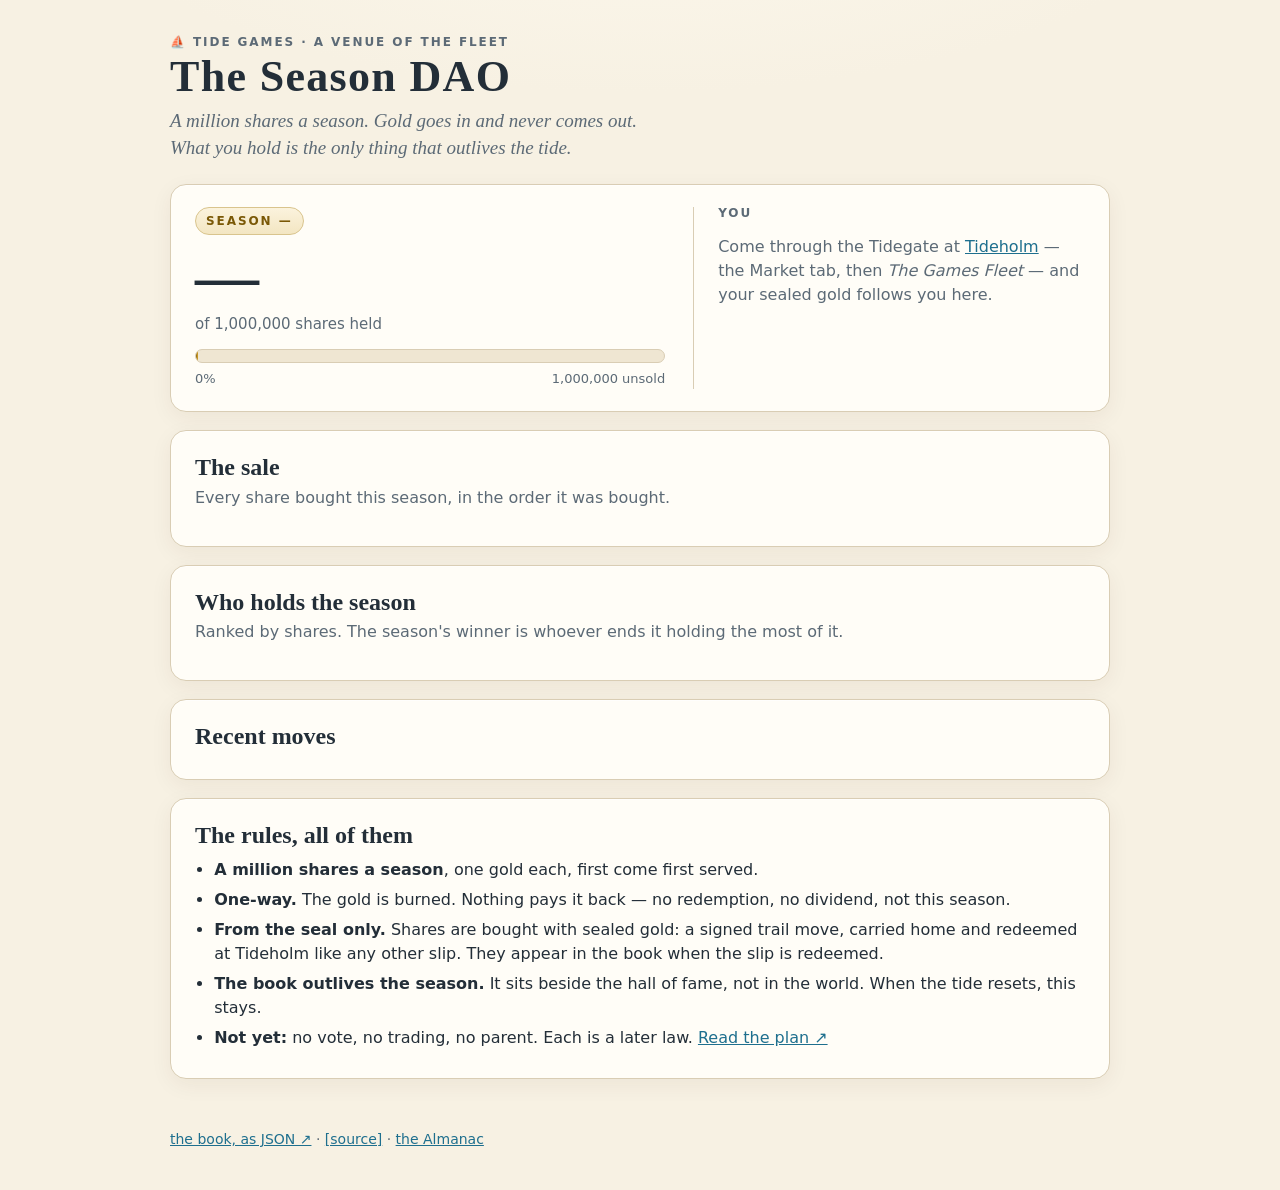
==== index.html @ df4af4ea "The Season DAO opens: a million shares a season bought with sealed gold, one-way — the book read liv" ====
<!doctype html>
<html lang="en">
<head>
<meta charset="utf-8">
<meta name="viewport" content="width=device-width, initial-scale=1">
<title>The Season DAO</title>
<meta name="description" content="A million shares a season, bought with sealed gold that never comes back. Who holds the season, drawn live from Tideholm's ledger.">
<meta property="og:title" content="The Season DAO">
<meta property="og:description" content="A million shares a season, bought with sealed gold that never comes back. Who holds the season.">
<meta property="og:type" content="website">
<meta property="og:url" content="https://tide-games.github.io/dao/">
<link rel="icon" href="data:image/svg+xml,%3Csvg xmlns='http://www.w3.org/2000/svg' viewBox='0 0 32 32'%3E%3Ctext y='26' font-size='26'%3E🏛️%3C/text%3E%3C/svg%3E">
<link rel="stylesheet" href="style.css">
</head>
<body>
<header>
  <p class="eyebrow"><a href="https://tide-games.github.io/">⛵ Tide Games</a> · a venue of the fleet</p>
  <h1>The Season DAO</h1>
  <p class="tagline">A million shares a season. Gold goes in and never comes out.<br>What you hold is the only thing that outlives the tide.</p>
</header>

<main>
  <section class="hero card" id="hero">
    <div class="hero-left">
      <div class="season-badge" id="season-badge">Season —</div>
      <div class="big" id="sold-big">—</div>
      <div class="big-sub">of <span id="supply-big">1,000,000</span> shares held</div>
      <div class="bar" aria-hidden="true"><div class="bar-fill" id="bar-fill" style="width:0%"></div></div>
      <div class="bar-labels"><span id="pct-label">0%</span><span id="remaining-label">1,000,000 unsold</span></div>
    </div>
    <div class="hero-right" id="you">
      <div class="you-title">You</div>
      <p class="muted" id="you-hint">Come through the Tidegate at <a href="https://nostr.social/tideholm/">Tideholm</a> — the Market tab, then <em>The Games Fleet</em> — and your sealed gold follows you here.</p>
      <div class="you-grid hidden" id="you-grid">
        <div><div class="k">Purse (sealed)</div><div class="v" id="you-purse">—</div></div>
        <div><div class="k">Your shares</div><div class="v gold" id="you-shares">0</div></div>
        <div><div class="k">Of the season</div><div class="v" id="you-pct">0%</div></div>
      </div>
      <form id="buy" class="buy hidden" autocomplete="off">
        <label for="shares">Buy shares</label>
        <div class="row">
          <input id="shares" type="number" min="1" step="1" value="100" inputmode="numeric">
          <button type="button" class="max" id="max" title="everything the purse holds">▲</button>
          <button type="submit" id="sign">Sign the purchase</button>
        </div>
        <p class="cost">Costs <strong id="cost">100</strong> gold from the seal · one gold a share · never redeemable</p>
        <p class="note" id="buy-note"></p>
      </form>
      <div class="slip hidden" id="slip"></div>
    </div>
  </section>

  <section class="card">
    <h2>The sale</h2>
    <p class="muted" id="sale-caption">Every share bought this season, in the order it was bought.</p>
    <div class="chart" id="sale-chart"></div>
  </section>

  <section class="card">
    <h2>Who holds the season</h2>
    <p class="muted" id="holders-caption">Ranked by shares. The season's winner is whoever ends it holding the most of it.</p>
    <div class="chart" id="holders-chart"></div>
  </section>

  <section class="card">
    <h2>Recent moves</h2>
    <ol class="ledger" id="ledger"></ol>
  </section>

  <section class="card rules">
    <h2>The rules, all of them</h2>
    <ul>
      <li><strong>A million shares a season</strong>, one gold each, first come first served.</li>
      <li><strong>One-way.</strong> The gold is burned. Nothing pays it back — no redemption, no dividend, not this season.</li>
      <li><strong>From the seal only.</strong> Shares are bought with sealed gold: a signed trail move, carried home and redeemed at Tideholm like any other slip. They appear in the book when the slip is redeemed.</li>
      <li><strong>The book outlives the season.</strong> It sits beside the hall of fame, not in the world. When the tide resets, this stays.</li>
      <li><strong>Not yet:</strong> no vote, no trading, no parent. Each is a later law. <a href="https://github.com/melvincarvalho/tideholm/issues/189">Read the plan ↗</a></li>
    </ul>
  </section>
</main>

<footer>
  <a id="api-link" href="https://nostr.social/tideholm/api/dao">the book, as JSON ↗</a> ·
  <a href="https://github.com/tide-games/dao">[source]</a> ·
  <a href="https://nostr.social/tideholm/almanac.html">the Almanac</a>
</footer>

<script type="module" src="app.js"></script>
</body>
</html>
---- style.css ----
:root {
  --paper: #f7f1e3;
  --paper-2: #efe6d2;
  --card: #fffdf7;
  --ink: #232e38;
  --ink-soft: #5c6a76;
  --line: #d9cdb4;
  --accent: #1e6f8e;
  --gold: #b8860b;
  --gold-lit: #e0a92a;
  --gold-deep: #7a5806;
  --win: #2f6b3a;
  --lose: #a02020;
  --serif: "Iowan Old Style", Palatino, Georgia, serif;
  --sans: system-ui, -apple-system, "Segoe UI", sans-serif;
}
* { box-sizing: border-box; }
html { color-scheme: light; }
body {
  margin: 0; color: var(--ink);
  background:
    radial-gradient(1100px 460px at 50% -160px, #fdf9ee 0%, var(--paper) 55%),
    var(--paper);
  font: 16px/1.5 var(--sans);
  min-height: 100vh;
}
a { color: var(--accent); }
.hidden { display: none !important; }
.muted { color: var(--ink-soft); }

header { max-width: 980px; margin: 0 auto; padding: 36px 20px 8px; }
.eyebrow { margin: 0 0 6px; font: 600 12px/1 var(--sans); letter-spacing: .16em; text-transform: uppercase; color: var(--ink-soft); }
.eyebrow a { color: inherit; text-decoration: none; }
header h1 { margin: .1em 0 .15em; font: 700 44px/1.05 var(--serif); letter-spacing: .03em; }
.tagline { margin: 0; color: var(--ink-soft); font: italic 19px/1.45 var(--serif); }

main { max-width: 980px; margin: 0 auto; padding: 14px 20px 40px; display: grid; gap: 18px; }
.card {
  background: var(--card); border: 1px solid var(--line); border-radius: 16px;
  padding: 22px 24px; box-shadow: 0 1px 0 rgba(255,255,255,.7) inset, 0 6px 22px rgba(60,40,10,.06);
}
.card h2 { margin: 0 0 4px; font: 700 24px/1.2 var(--serif); }
.card > .muted { margin: 0 0 14px; }

/* hero */
.hero { display: grid; grid-template-columns: 1.2fr 1fr; gap: 28px; align-items: start; }
.season-badge {
  display: inline-block; font: 700 12px/1 var(--sans); letter-spacing: .16em; text-transform: uppercase;
  color: var(--gold-deep); background: linear-gradient(#fbf3dd, #f3e6c2); border: 1px solid #d9c48d;
  padding: 7px 10px; border-radius: 999px; margin-bottom: 10px;
}
.big { font: 700 64px/1 var(--serif); letter-spacing: -.01em; color: var(--ink); font-variant-numeric: tabular-nums; }
.big-sub { color: var(--ink-soft); margin: 4px 0 14px; font-size: 15px; }
.bar { height: 14px; border-radius: 999px; background: var(--paper-2); border: 1px solid var(--line); overflow: hidden; }
.bar-fill { height: 100%; background: linear-gradient(90deg, var(--gold-deep), var(--gold-lit)); border-radius: 999px; transition: width 1.2s cubic-bezier(.2,.8,.2,1); min-width: 2px; }
.bar-labels { display: flex; justify-content: space-between; margin-top: 6px; font-size: 13px; color: var(--ink-soft); font-variant-numeric: tabular-nums; }

.hero-right { border-left: 1px solid var(--line); padding-left: 24px; min-height: 100%; }
.you-title { font: 700 12px/1 var(--sans); letter-spacing: .16em; text-transform: uppercase; color: var(--ink-soft); margin-bottom: 10px; }
.you-grid { display: grid; grid-template-columns: repeat(3, 1fr); gap: 10px; margin-bottom: 14px; }
.you-grid .k { font-size: 12px; color: var(--ink-soft); }
.you-grid .v { font: 700 22px/1.2 var(--serif); font-variant-numeric: tabular-nums; }
.you-grid .v.gold { color: var(--gold-deep); }

.buy label { display: block; font-weight: 600; margin-bottom: 6px; }
.buy .row { display: flex; gap: 8px; align-items: stretch; }
.buy input { flex: 1; min-width: 0; font: 600 18px/1 var(--sans); padding: 10px 12px; border: 1px solid var(--line); border-radius: 10px; background: #fff; font-variant-numeric: tabular-nums; }
.buy .max { font: 700 14px/1 var(--sans); padding: 0 12px; border: 1px solid var(--line); border-radius: 10px; background: var(--paper-2); color: var(--ink-soft); cursor: pointer; }
.buy button[type=submit] {
  font: 700 15px/1 var(--sans); padding: 0 16px; border: 0; border-radius: 10px; cursor: pointer; color: #fff;
  background: linear-gradient(#d9a22a, var(--gold)); box-shadow: 0 1px 0 rgba(255,255,255,.5) inset;
}
.buy button[type=submit]:disabled { opacity: .55; cursor: default; }
.buy .cost { margin: 8px 0 0; font-size: 13px; color: var(--ink-soft); }
.buy .cost strong { color: var(--ink); font-variant-numeric: tabular-nums; }
.buy .note { margin: 6px 0 0; font-size: 13px; min-height: 1.2em; }
.buy .note.bad { color: var(--lose); }
.buy .note.good { color: var(--win); }

.slip { margin-top: 14px; padding: 12px 14px; border-radius: 12px; background: linear-gradient(#fbf3dd, #f6ebcf); border: 1px solid #d9c48d; font-size: 14px; }
.slip strong { font-variant-numeric: tabular-nums; }
.slip a.settle { display: inline-block; margin-top: 6px; font-weight: 700; color: var(--gold-deep); }

/* charts */
.chart { width: 100%; }
.chart svg { width: 100%; height: auto; display: block; }
.chart .empty { padding: 30px 10px; text-align: center; color: var(--ink-soft); font: italic 17px/1.4 var(--serif); }
.axis { font: 11px var(--sans); fill: var(--ink-soft); }
.grid { stroke: var(--line); stroke-width: 1; stroke-dasharray: 2 4; }
.area { fill: url(#areaGold); }
.line { fill: none; stroke: var(--gold-deep); stroke-width: 2.2; stroke-linejoin: round; stroke-linecap: round; }
.dot { fill: var(--gold-lit); stroke: var(--gold-deep); stroke-width: 1.5; }
.hbar { fill: url(#barGold); rx: 5; }
.hbar.you { fill: url(#barYou); }
.hname { font: 600 13px var(--sans); fill: var(--ink); }
.hval { font: 12px var(--sans); fill: var(--ink-soft); font-variant-numeric: tabular-nums; }
.pct-lbl { font: 700 12px var(--sans); fill: #fff; }

/* ledger */
.ledger { margin: 6px 0 0; padding: 0 0 0 1.4em; }
.ledger li { padding: 6px 0; border-bottom: 1px dashed var(--line); font-variant-numeric: tabular-nums; }
.ledger li:last-child { border-bottom: 0; }
.ledger .who { font-weight: 600; }
.ledger .when { color: var(--ink-soft); font-size: 13px; margin-left: 6px; }
.ledger .n { color: var(--gold-deep); font-weight: 700; }

.rules ul { margin: 8px 0 0; padding-left: 1.2em; }
.rules li { margin: 6px 0; }

footer { max-width: 980px; margin: 0 auto; padding: 10px 20px 40px; color: var(--ink-soft); font-size: 14px; }

@media (max-width: 720px) {
  .hero { grid-template-columns: 1fr; }
  .hero-right { border-left: 0; padding-left: 0; border-top: 1px solid var(--line); padding-top: 18px; }
  .big { font-size: 48px; }
  header h1 { font-size: 34px; }
}
@media (prefers-reduced-motion: reduce) { .bar-fill, .hbar, .line, .area { transition: none !important; animation: none !important; } }
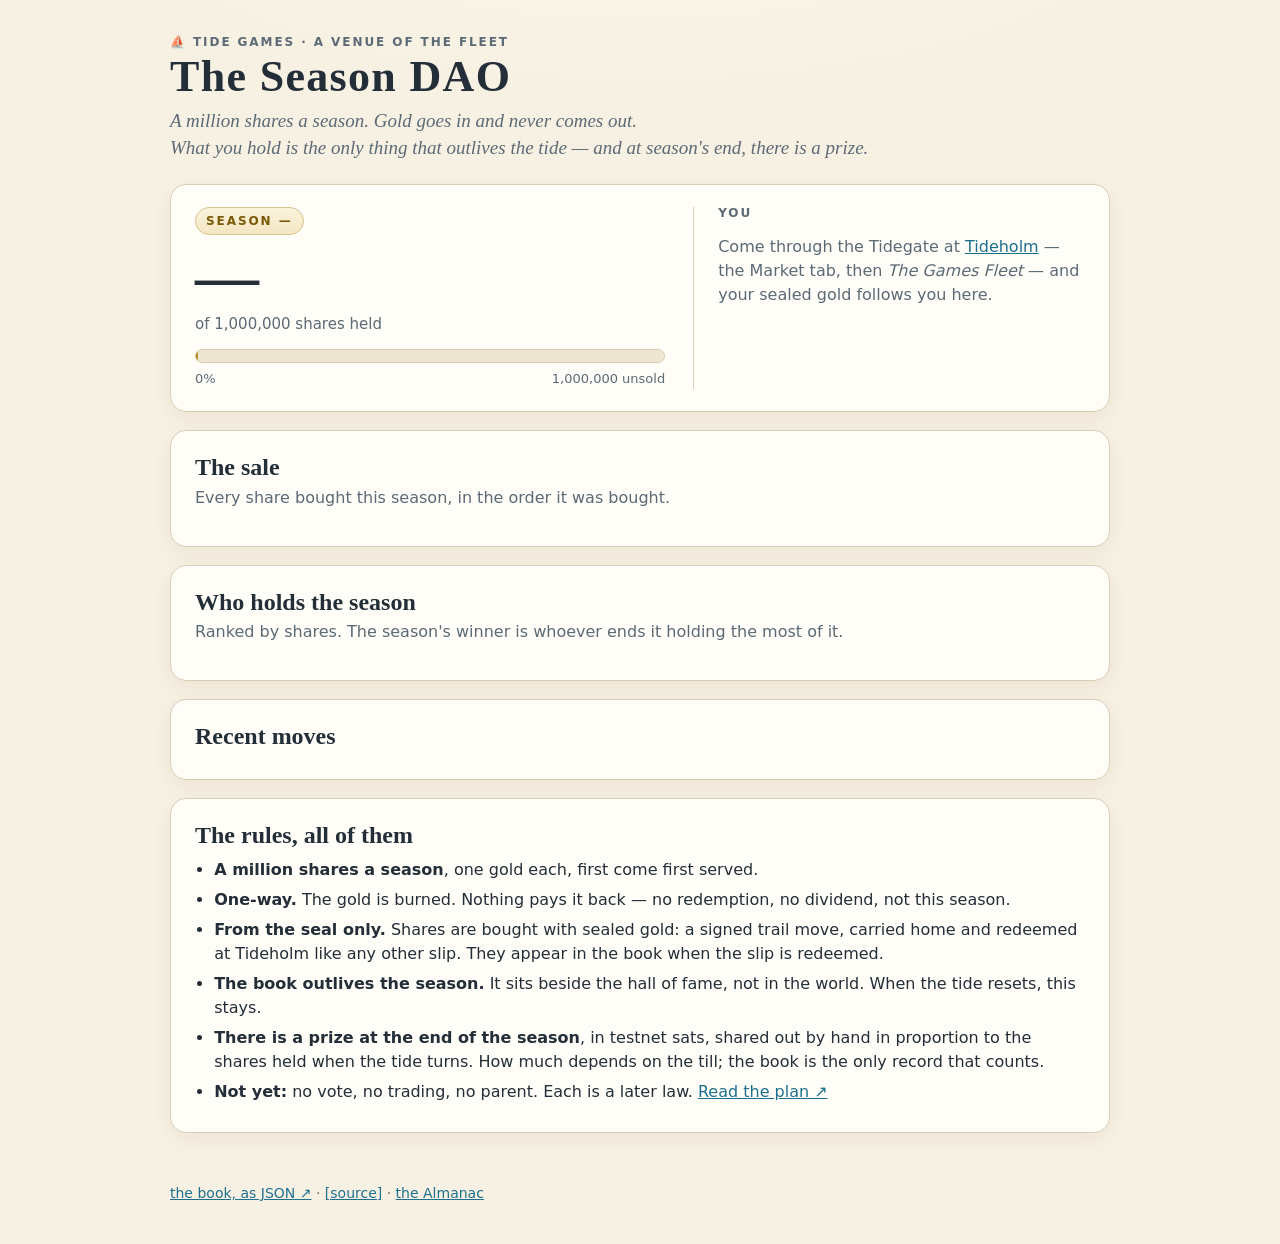
==== commit 2743b3c0: "There is a prize at the end of the season: testnet sats, shared out by hand in proportion to shares " ====
--- a/index.html
+++ b/index.html
@@ -16,7 +16,7 @@
 <header>
   <p class="eyebrow"><a href="https://tide-games.github.io/">⛵ Tide Games</a> · a venue of the fleet</p>
   <h1>The Season DAO</h1>
-  <p class="tagline">A million shares a season. Gold goes in and never comes out.<br>What you hold is the only thing that outlives the tide.</p>
+  <p class="tagline">A million shares a season. Gold goes in and never comes out.<br>What you hold is the only thing that outlives the tide — and at season's end, there is a prize.</p>
 </header>
 
 <main>
@@ -74,6 +74,7 @@
       <li><strong>One-way.</strong> The gold is burned. Nothing pays it back — no redemption, no dividend, not this season.</li>
       <li><strong>From the seal only.</strong> Shares are bought with sealed gold: a signed trail move, carried home and redeemed at Tideholm like any other slip. They appear in the book when the slip is redeemed.</li>
       <li><strong>The book outlives the season.</strong> It sits beside the hall of fame, not in the world. When the tide resets, this stays.</li>
+      <li><strong>There is a prize at the end of the season</strong>, in testnet sats, shared out by hand in proportion to the shares held when the tide turns. How much depends on the till; the book is the only record that counts.</li>
       <li><strong>Not yet:</strong> no vote, no trading, no parent. Each is a later law. <a href="https://github.com/melvincarvalho/tideholm/issues/189">Read the plan ↗</a></li>
     </ul>
   </section>
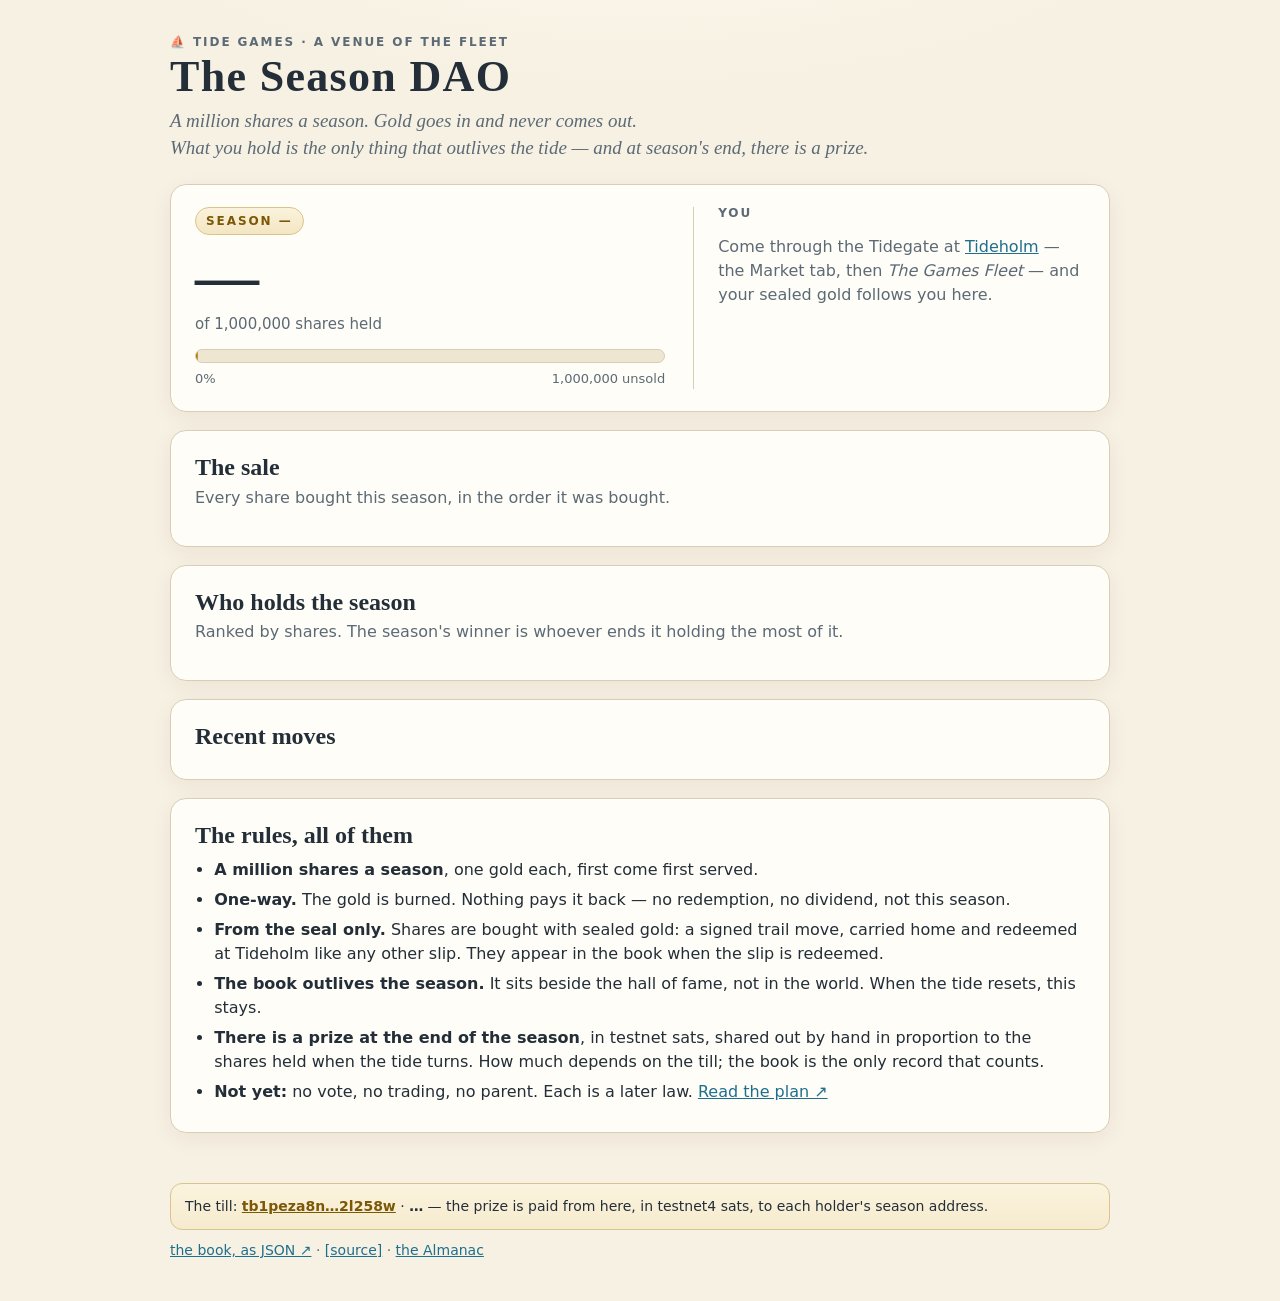
==== commit 60ec7b47: "The till at the foot of the page: its address on mempool.guide and its live balance, mempool include" ====
--- a/index.html
+++ b/index.html
@@ -9,6 +9,15 @@
 <meta property="og:description" content="A million shares a season, bought with sealed gold that never comes back. Who holds the season.">
 <meta property="og:type" content="website">
 <meta property="og:url" content="https://tide-games.github.io/dao/">
+<meta property="og:site_name" content="Tide Games">
+<meta property="og:image" content="https://tide-games.github.io/dao/og-image.png">
+<meta property="og:image:width" content="1200">
+<meta property="og:image:height" content="630">
+<meta property="og:image:alt" content="The Season DAO — a million shares a season, bought with sealed gold that never comes back">
+<meta name="twitter:card" content="summary_large_image">
+<meta name="twitter:title" content="The Season DAO">
+<meta name="twitter:description" content="A million shares a season, bought with sealed gold that never comes back. Who holds the season, drawn live.">
+<meta name="twitter:image" content="https://tide-games.github.io/dao/og-image.png">
 <link rel="icon" href="data:image/svg+xml,%3Csvg xmlns='http://www.w3.org/2000/svg' viewBox='0 0 32 32'%3E%3Ctext y='26' font-size='26'%3E🏛️%3C/text%3E%3C/svg%3E">
 <link rel="stylesheet" href="style.css">
 </head>
@@ -81,6 +90,7 @@
 </main>
 
 <footer>
+  <p class="till" id="till">The till: <a id="till-link" href="https://mempool.guide/testnet4/address/tb1peza8n3sgrcs88nl3k3wqsv8wmxlmlatmnhxccazfhxaps6a672gq2l258w" target="_blank" rel="noopener noreferrer">tb1peza8n…2l258w</a> · <span id="till-balance">…</span> — the prize is paid from here, in testnet4 sats, to each holder's season address.</p>
   <a id="api-link" href="https://nostr.social/tideholm/api/dao">the book, as JSON ↗</a> ·
   <a href="https://github.com/tide-games/dao">[source]</a> ·
   <a href="https://nostr.social/tideholm/almanac.html">the Almanac</a>
--- a/style.css
+++ b/style.css
@@ -108,6 +108,9 @@
 .rules li { margin: 6px 0; }
 
 footer { max-width: 980px; margin: 0 auto; padding: 10px 20px 40px; color: var(--ink-soft); font-size: 14px; }
+footer .till { margin: 0 0 10px; padding: 12px 14px; border-radius: 12px; background: linear-gradient(#fbf3dd, #f6ebcf); border: 1px solid #d9c48d; color: var(--ink); }
+footer .till a { color: var(--gold-deep); font-weight: 700; font-variant-numeric: tabular-nums; }
+footer .till #till-balance { font-weight: 700; font-variant-numeric: tabular-nums; }
 
 @media (max-width: 720px) {
   .hero { grid-template-columns: 1fr; }
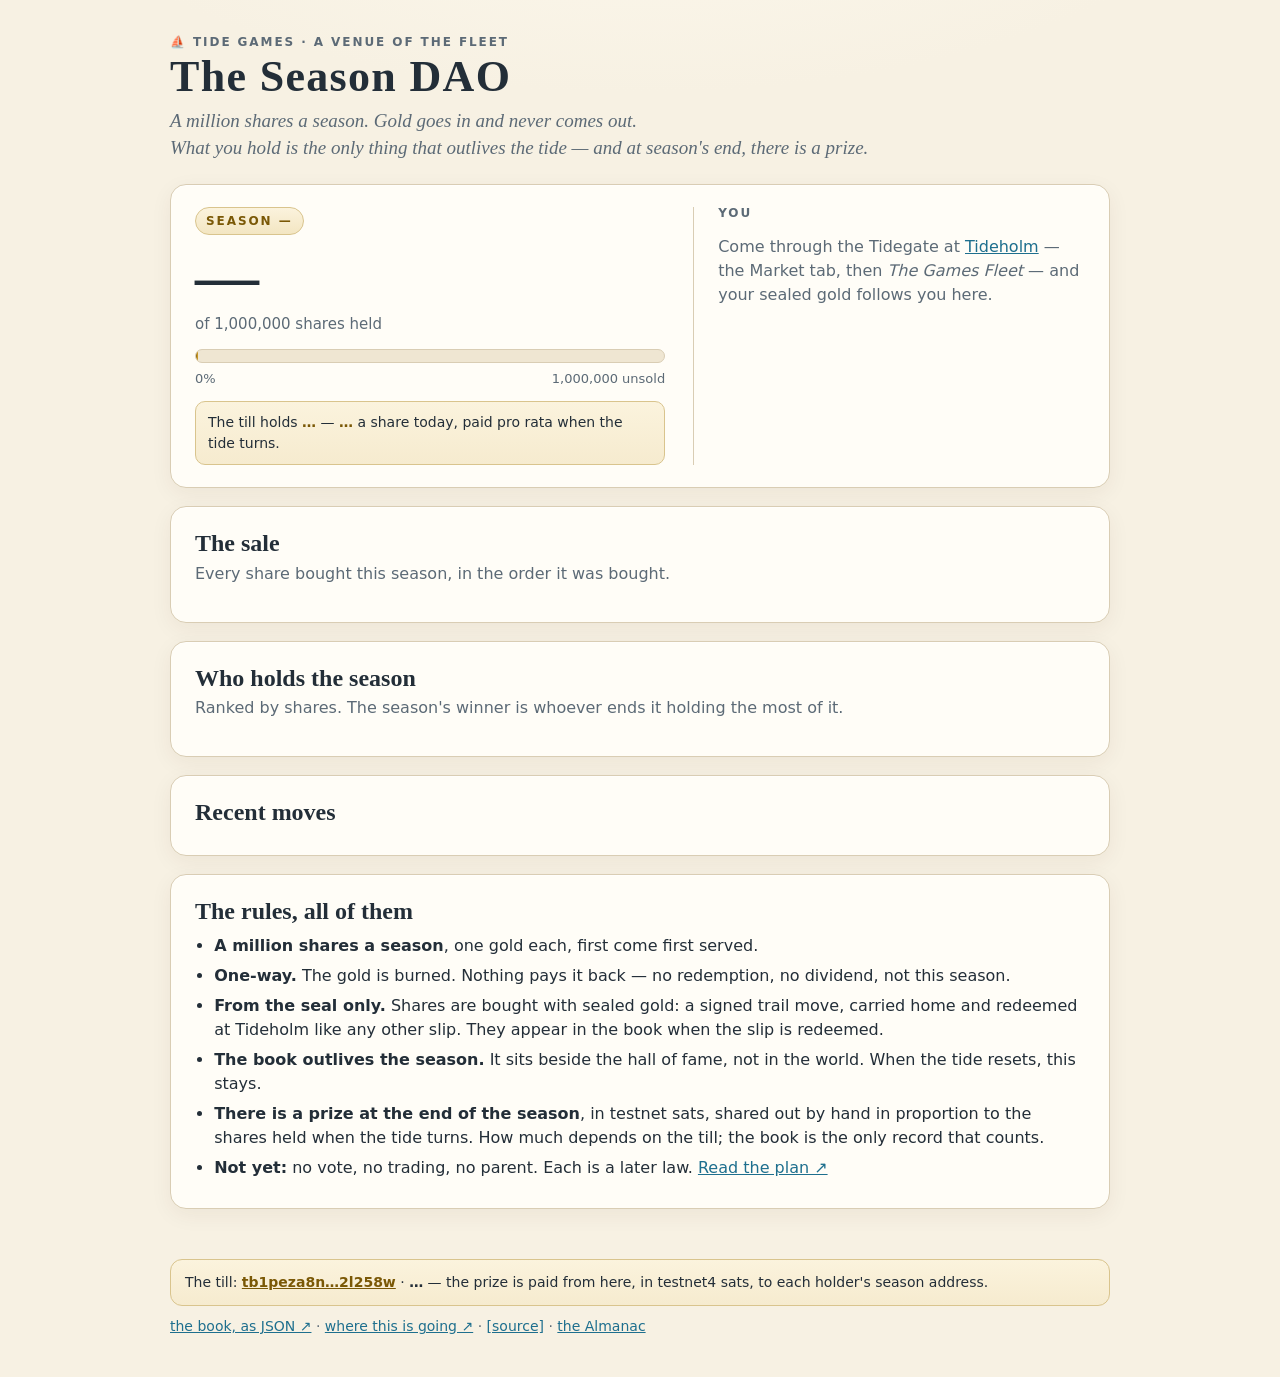
==== commit cf4f672e: "The prize made visible: what a share is worth today under the sale bar, each holder's share of the t" ====
--- a/index.html
+++ b/index.html
@@ -36,6 +36,7 @@
       <div class="big-sub">of <span id="supply-big">1,000,000</span> shares held</div>
       <div class="bar" aria-hidden="true"><div class="bar-fill" id="bar-fill" style="width:0%"></div></div>
       <div class="bar-labels"><span id="pct-label">0%</span><span id="remaining-label">1,000,000 unsold</span></div>
+      <p class="prize" id="prize-line">The till holds <strong id="prize-till">…</strong> — <strong id="prize-share">…</strong> a share today, paid pro rata when the tide turns.</p>
     </div>
     <div class="hero-right" id="you">
       <div class="you-title">You</div>
@@ -44,6 +45,7 @@
         <div><div class="k">Purse (sealed)</div><div class="v" id="you-purse">—</div></div>
         <div><div class="k">Your shares</div><div class="v gold" id="you-shares">0</div></div>
         <div><div class="k">Of the season</div><div class="v" id="you-pct">0%</div></div>
+        <div><div class="k">Prize today</div><div class="v" id="you-prize">—</div></div>
       </div>
       <form id="buy" class="buy hidden" autocomplete="off">
         <label for="shares">Buy shares</label>
@@ -92,6 +94,7 @@
 <footer>
   <p class="till" id="till">The till: <a id="till-link" href="https://mempool.guide/testnet4/address/tb1peza8n3sgrcs88nl3k3wqsv8wmxlmlatmnhxccazfhxaps6a672gq2l258w" target="_blank" rel="noopener noreferrer">tb1peza8n…2l258w</a> · <span id="till-balance">…</span> — the prize is paid from here, in testnet4 sats, to each holder's season address.</p>
   <a id="api-link" href="https://nostr.social/tideholm/api/dao">the book, as JSON ↗</a> ·
+  <a href="https://play-grounds.github.io/sidestr/dao/" title="the season on a sidestr chain: shares as an asset, the till as coins, a veto window, the right to leave">where this is going ↗</a> ·
   <a href="https://github.com/tide-games/dao">[source]</a> ·
   <a href="https://nostr.social/tideholm/almanac.html">the Almanac</a>
 </footer>
--- a/style.css
+++ b/style.css
@@ -55,9 +55,11 @@
 .bar-fill { height: 100%; background: linear-gradient(90deg, var(--gold-deep), var(--gold-lit)); border-radius: 999px; transition: width 1.2s cubic-bezier(.2,.8,.2,1); min-width: 2px; }
 .bar-labels { display: flex; justify-content: space-between; margin-top: 6px; font-size: 13px; color: var(--ink-soft); font-variant-numeric: tabular-nums; }
 
+.prize { margin: 12px 0 0; padding: 10px 12px; border-radius: 10px; background: linear-gradient(#fbf3dd, #f6ebcf); border: 1px solid #d9c48d; font-size: 14px; color: var(--ink); }
+.prize strong { color: var(--gold-deep); font-variant-numeric: tabular-nums; }
 .hero-right { border-left: 1px solid var(--line); padding-left: 24px; min-height: 100%; }
 .you-title { font: 700 12px/1 var(--sans); letter-spacing: .16em; text-transform: uppercase; color: var(--ink-soft); margin-bottom: 10px; }
-.you-grid { display: grid; grid-template-columns: repeat(3, 1fr); gap: 10px; margin-bottom: 14px; }
+.you-grid { display: grid; grid-template-columns: repeat(2, 1fr); gap: 10px; margin-bottom: 14px; }
 .you-grid .k { font-size: 12px; color: var(--ink-soft); }
 .you-grid .v { font: 700 22px/1.2 var(--serif); font-variant-numeric: tabular-nums; }
 .you-grid .v.gold { color: var(--gold-deep); }
@@ -93,6 +95,9 @@
 .hbar { fill: url(#barGold); rx: 5; }
 .hbar.you { fill: url(#barYou); }
 .hname { font: 600 13px var(--sans); fill: var(--ink); }
+.hlink { cursor: pointer; }
+.hlink:hover .hname { fill: var(--accent); text-decoration: underline; }
+.hlink:hover .hbar { filter: brightness(1.08); }
 .hval { font: 12px var(--sans); fill: var(--ink-soft); font-variant-numeric: tabular-nums; }
 .pct-lbl { font: 700 12px var(--sans); fill: #fff; }
 
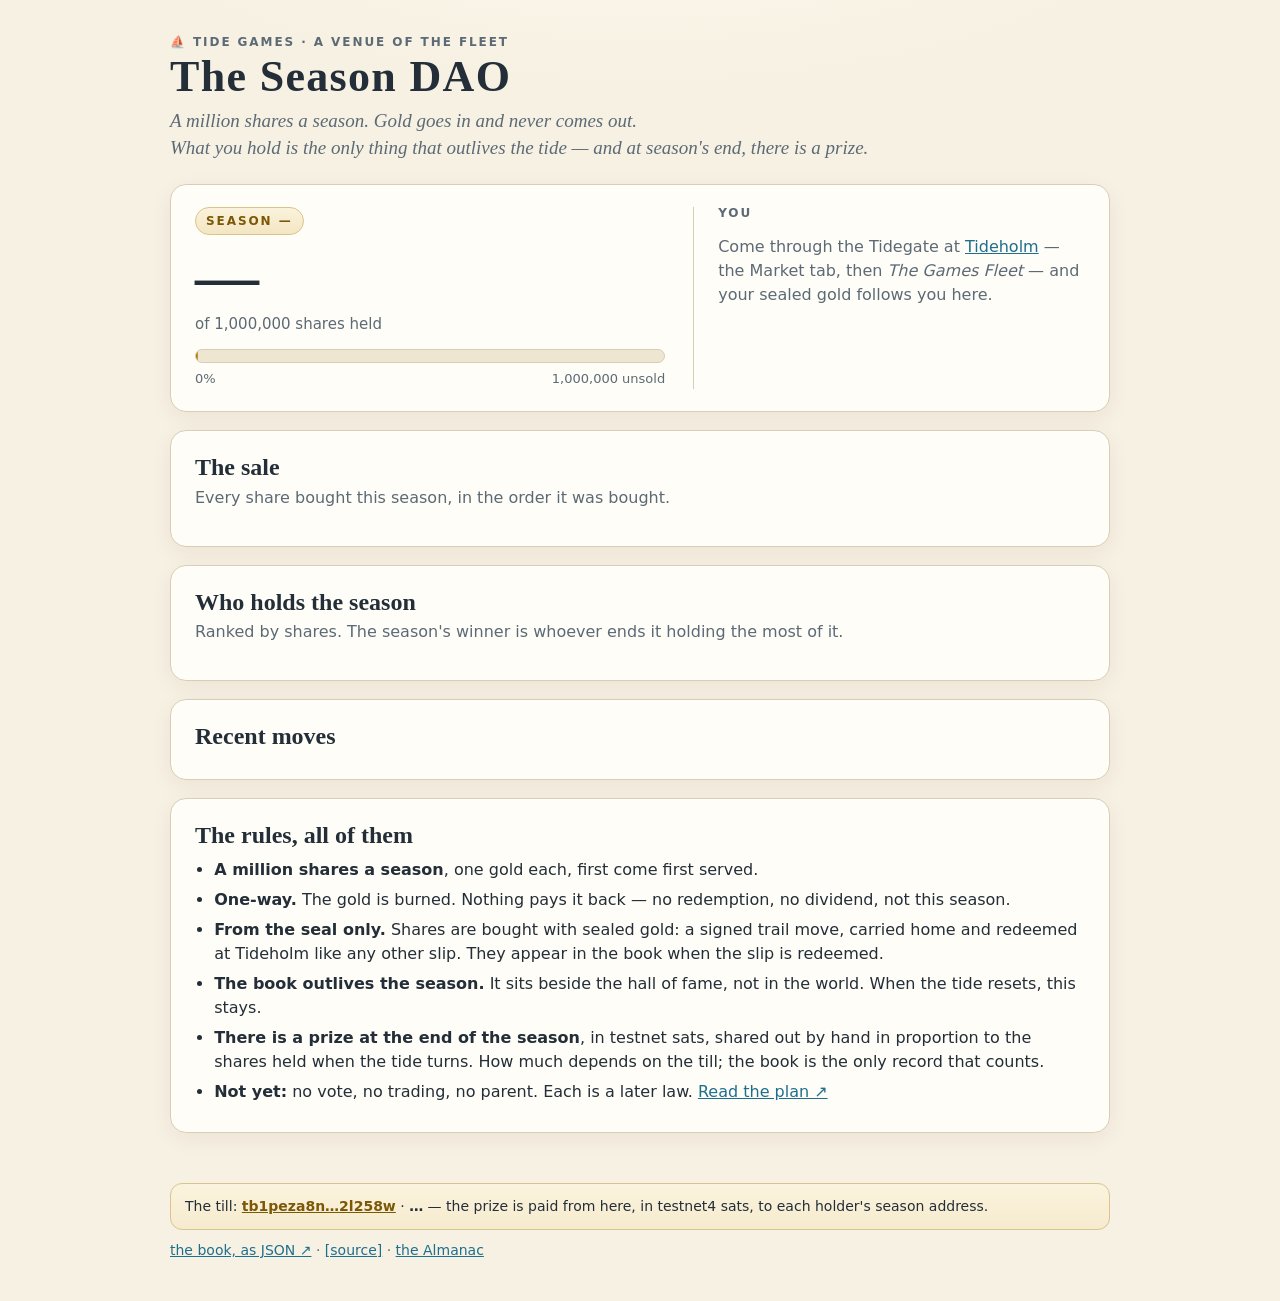
==== commit ef32bcda: "Revert "The prize made visible: what a share is worth today under the sale bar, each holder's share " ====
--- a/index.html
+++ b/index.html
@@ -36,7 +36,6 @@
       <div class="big-sub">of <span id="supply-big">1,000,000</span> shares held</div>
       <div class="bar" aria-hidden="true"><div class="bar-fill" id="bar-fill" style="width:0%"></div></div>
       <div class="bar-labels"><span id="pct-label">0%</span><span id="remaining-label">1,000,000 unsold</span></div>
-      <p class="prize" id="prize-line">The till holds <strong id="prize-till">…</strong> — <strong id="prize-share">…</strong> a share today, paid pro rata when the tide turns.</p>
     </div>
     <div class="hero-right" id="you">
       <div class="you-title">You</div>
@@ -45,7 +44,6 @@
         <div><div class="k">Purse (sealed)</div><div class="v" id="you-purse">—</div></div>
         <div><div class="k">Your shares</div><div class="v gold" id="you-shares">0</div></div>
         <div><div class="k">Of the season</div><div class="v" id="you-pct">0%</div></div>
-        <div><div class="k">Prize today</div><div class="v" id="you-prize">—</div></div>
       </div>
       <form id="buy" class="buy hidden" autocomplete="off">
         <label for="shares">Buy shares</label>
@@ -94,7 +92,6 @@
 <footer>
   <p class="till" id="till">The till: <a id="till-link" href="https://mempool.guide/testnet4/address/tb1peza8n3sgrcs88nl3k3wqsv8wmxlmlatmnhxccazfhxaps6a672gq2l258w" target="_blank" rel="noopener noreferrer">tb1peza8n…2l258w</a> · <span id="till-balance">…</span> — the prize is paid from here, in testnet4 sats, to each holder's season address.</p>
   <a id="api-link" href="https://nostr.social/tideholm/api/dao">the book, as JSON ↗</a> ·
-  <a href="https://play-grounds.github.io/sidestr/dao/" title="the season on a sidestr chain: shares as an asset, the till as coins, a veto window, the right to leave">where this is going ↗</a> ·
   <a href="https://github.com/tide-games/dao">[source]</a> ·
   <a href="https://nostr.social/tideholm/almanac.html">the Almanac</a>
 </footer>
--- a/style.css
+++ b/style.css
@@ -55,11 +55,9 @@
 .bar-fill { height: 100%; background: linear-gradient(90deg, var(--gold-deep), var(--gold-lit)); border-radius: 999px; transition: width 1.2s cubic-bezier(.2,.8,.2,1); min-width: 2px; }
 .bar-labels { display: flex; justify-content: space-between; margin-top: 6px; font-size: 13px; color: var(--ink-soft); font-variant-numeric: tabular-nums; }
 
-.prize { margin: 12px 0 0; padding: 10px 12px; border-radius: 10px; background: linear-gradient(#fbf3dd, #f6ebcf); border: 1px solid #d9c48d; font-size: 14px; color: var(--ink); }
-.prize strong { color: var(--gold-deep); font-variant-numeric: tabular-nums; }
 .hero-right { border-left: 1px solid var(--line); padding-left: 24px; min-height: 100%; }
 .you-title { font: 700 12px/1 var(--sans); letter-spacing: .16em; text-transform: uppercase; color: var(--ink-soft); margin-bottom: 10px; }
-.you-grid { display: grid; grid-template-columns: repeat(2, 1fr); gap: 10px; margin-bottom: 14px; }
+.you-grid { display: grid; grid-template-columns: repeat(3, 1fr); gap: 10px; margin-bottom: 14px; }
 .you-grid .k { font-size: 12px; color: var(--ink-soft); }
 .you-grid .v { font: 700 22px/1.2 var(--serif); font-variant-numeric: tabular-nums; }
 .you-grid .v.gold { color: var(--gold-deep); }
